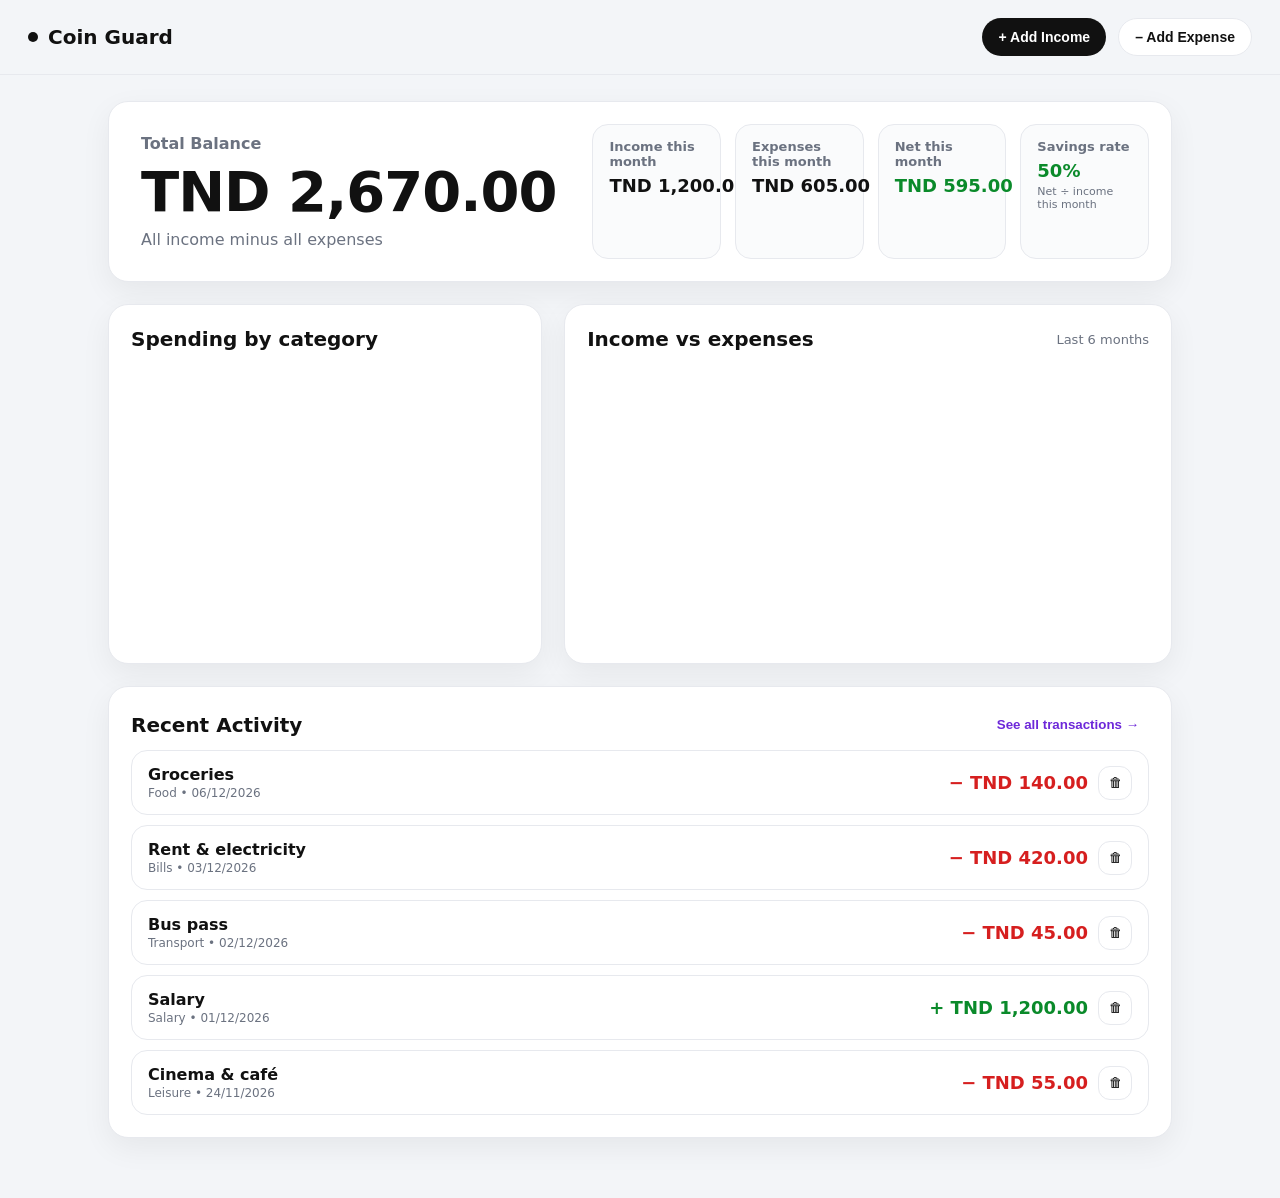
==== index.html @ a2b67bcb "Add files via upload Add Coin Guard dashboard" ====
<!DOCTYPE html>
<html lang="en">
<head>
  <meta charset="UTF-8" />
  <meta name="viewport" content="width=device-width, initial-scale=1.0" />
  <title>Coin Guard | Dashboard</title>
  <link rel="stylesheet" href="dashboard.css" />
</head>
<body>

  <!-- Top Bar -->
  <header class="topbar">
    <a href="../index.html" class="brand">
      <span class="logo-dot"></span>
      <span class="brand-name">Coin Guard</span>
    </a>

    <div class="top-actions">
      <button id="btnAddIncome" class="btn btn-dark">+ Add Income</button>
      <button id="btnAddExpense" class="btn btn-light">– Add Expense</button>
    </div>
  </header>

  <main class="container">
    <!-- Summary -->
    <section class="card card-summary">
      <div class="summary-left">
        <div class="label">Total Balance</div>
        <div id="totalBalance" class="big">0.00</div>
        <div class="muted">All income minus all expenses</div>
      </div>

      <div class="summary-grid">
        <div class="mini">
          <div class="mini-label">Income this month</div>
          <div id="incomeM" class="mini-value">0.00</div>
        </div>
        <div class="mini">
          <div class="mini-label">Expenses this month</div>
          <div id="expenseM" class="mini-value">0.00</div>
        </div>
        <div class="mini">
          <div class="mini-label">Net this month</div>
          <div id="netM" class="mini-value">0.00</div>
        </div>
        <div class="mini">
          <div class="mini-label">Savings rate</div>
          <div id="savingsRate" class="mini-value">–</div>
          <div class="mini-hint">Net ÷ income this month</div>
        </div>
      </div>
    </section>

    <!-- Charts -->
    <section class="charts">
      <div class="card chart-card">
        <div class="card-head">
          <h2>Spending by category</h2>
          <span class="muted small" id="categoryPeriod"></span>
        </div>
        <div class="chart-box">
          <canvas id="categoryChart" aria-label="Expenses by category"></canvas>
          <div id="categoryEmpty" class="chart-empty hidden">No expenses this month yet.</div>
        </div>
      </div>

      <div class="card chart-card">
        <div class="card-head">
          <h2>Income vs expenses</h2>
          <span class="muted small">Last 6 months</span>
        </div>
        <div class="chart-box">
          <canvas id="monthlyChart" aria-label="Monthly income and expenses"></canvas>
        </div>
      </div>
    </section>

    <!-- Recent Activity -->
    <section class="card">
      <div class="card-head">
        <h2>Recent Activity</h2>
        <button id="toggleAll" class="link-btn">See all transactions →</button>
      </div>

      <div id="txList" class="tx-list"></div>

      <!-- All transactions (hidden by default) -->
      <div id="allWrap" class="all-wrap hidden">
        <div class="all-head">
          <h3>All transactions</h3>
          <div class="filters">
            <select id="filterType" class="input">
              <option value="all">All</option>
              <option value="income">Income</option>
              <option value="expense">Expense</option>
            </select>
            <input id="searchText" class="input" type="text" placeholder="Search title or category..." />
            <button id="btnReset" class="btn btn-light">Reset demo data</button>
            <button id="btnClearAll" class="btn btn-light">Clear all</button>
          </div>
        </div>

        <div id="allList" class="tx-list"></div>
      </div>
    </section>
  </main>

  <!-- Modal Overlay -->
  <div id="overlay" class="overlay hidden"></div>

  <!-- Modal -->
  <div id="txModal" class="modal hidden" role="dialog" aria-modal="true" aria-labelledby="modalTitle">
    <div class="modal-header">
      <h3 id="modalTitle">Add Transaction</h3>
      <button id="closeModal" class="icon-btn" aria-label="Close">✕</button>
    </div>

    <form id="txForm" class="modal-body" autocomplete="off">
      <input type="hidden" id="txType" value="income" />

      <label class="field">
        <span class="field-label">Title</span>
        <input id="txTitle" class="input" type="text" placeholder="e.g. Salary" required />
      </label>

      <div class="row">
        <label class="field grow">
          <span class="field-label">Amount</span>
          <input id="txAmount" class="input" type="number" step="0.01" min="0.01" placeholder="e.g. 1200" required />
        </label>

        <label class="field">
          <span class="field-label">Category</span>
          <!-- Options are filled by dashboard.js depending on income / expense -->
          <select id="txCategory" class="input" required></select>
        </label>
      </div>

      <label class="field">
        <span class="field-label">Date</span>
        <input id="txDate" class="input" type="date" required />
      </label>

      <div class="modal-footer">
        <button type="button" id="cancelModal" class="btn btn-light">Cancel</button>
        <button type="submit" class="btn btn-dark" id="saveTx">Save</button>
      </div>

      <p class="hint">Tip: Press <kbd>Esc</kbd> to close.</p>
    </form>
  </div>

  <script src="../vendor/chart.umd.js"></script>
  <script src="dashboard.js"></script>
</body>
</html>
---- dashboard.css ----
:root{
  --bg:#f3f5f8;
  --card:#ffffff;
  --text:#111;
  --muted:#6b7280;
  --border:#e7e9ee;
  --shadow: 0 10px 30px rgba(0,0,0,.06);
  --radius:20px;
}

*{box-sizing:border-box}
body{
  margin:0;
  font-family: system-ui, -apple-system, Segoe UI, Roboto, Arial, sans-serif;
  background:var(--bg);
  color:var(--text);
}

.topbar{
  position:sticky;
  top:0;
  z-index:5;
  display:flex;
  justify-content:space-between;
  align-items:center;
  padding:18px 28px;
  background:rgba(243,245,248,.9);
  backdrop-filter: blur(10px);
  border-bottom:1px solid var(--border);
}

.brand{display:flex; align-items:center; gap:10px; font-weight:800;}
.logo-dot{width:10px; height:10px; border-radius:50%; background:#111;}
.brand-name{font-size:20px;}

.top-actions{display:flex; gap:12px;}

.container{
  max-width:1100px;
  margin:0 auto;
  padding:26px 18px 60px;
  display:flex;
  flex-direction:column;
  gap:22px;
}

.card{
  background:var(--card);
  border:1px solid var(--border);
  border-radius:var(--radius);
  box-shadow:var(--shadow);
  padding:22px;
}

.card-summary{
  display:flex;
  gap:26px;
  align-items:stretch;
}

.summary-left{
  min-width:280px;
  padding:10px 10px;
}
.label{color:var(--muted); font-weight:600;}
.big{font-size:56px; font-weight:900; letter-spacing:-1px; margin:6px 0;}
.muted{color:var(--muted);}

.summary-grid{
  flex:1;
  display:grid;
  grid-template-columns: repeat(4, minmax(0,1fr));
  gap:14px;
  align-items:stretch;
}

.mini{
  border:1px solid var(--border);
  border-radius:16px;
  padding:14px 16px;
  background:#fafbfc;
}
.mini-label{color:var(--muted); font-weight:600; font-size:13px;}
.mini-value{font-weight:800; font-size:18px; margin-top:6px;}

.card-head{
  display:flex;
  justify-content:space-between;
  align-items:center;
  gap:16px;
  margin-bottom:10px;
}
.card-head h2{margin:0; font-size:20px;}
.link-btn{
  border:none;
  background:transparent;
  color:#6d28d9;
  font-weight:700;
  cursor:pointer;
  padding:8px 10px;
  border-radius:12px;
}
.link-btn:hover{background:#f5f0ff;}

.tx-list{display:flex; flex-direction:column; gap:10px; margin-top:10px;}
.tx{
  display:flex;
  justify-content:space-between;
  align-items:center;
  border:1px solid var(--border);
  border-radius:16px;
  padding:14px 16px;
  background:#fff;
}
.tx-left{display:flex; flex-direction:column;}
.tx-title{font-weight:800;}
.tx-meta{font-size:12px; color:var(--muted); margin-top:2px;}
.tx-amt{font-weight:900; font-size:18px;}
.tx-amt.income{color:#0a8a2a;}
.tx-amt.expense{color:#d61f1f;}

.tx-actions{
  display:flex;
  align-items:center;
  gap:10px;
}
.icon-btn-sm{
  border:1px solid var(--border);
  background:#fff;
  cursor:pointer;
  width:34px; height:34px;
  border-radius:12px;
  display:grid;
  place-items:center;
}
.icon-btn-sm:hover{background:#f6f7fb;}

.btn{
  border:none;
  cursor:pointer;
  border-radius:999px;
  padding:10px 16px;
  font-weight:800;
  font-size:14px;
  transition:transform .15s ease, background .15s ease;
}
.btn:active{transform:scale(.98);}
.btn-dark{background:#111; color:#fff;}
.btn-dark:hover{background:#000;}
.btn-light{background:#fff; border:1px solid var(--border); color:#111;}
.btn-light:hover{background:#f6f7fb;}

.all-wrap{margin-top:18px; padding-top:18px; border-top:1px dashed var(--border);}
.all-head{display:flex; justify-content:space-between; align-items:center; gap:14px; flex-wrap:wrap;}
.all-head h3{margin:0; font-size:16px;}
.filters{display:flex; gap:10px; flex-wrap:wrap; align-items:center;}

.input{
  width:100%;
  border:1px solid var(--border);
  border-radius:14px;
  padding:10px 12px;
  font-size:14px;
  outline:none;
  background:#fff;
}
.input:focus{border-color:#b6b9c7; box-shadow:0 0 0 4px rgba(17,17,17,.06);}

.hidden{display:none !important;}

/* Modal */
.overlay{
  position:fixed;
  inset:0;
  background:rgba(0,0,0,.45);
  z-index:20;
}

.modal{
  position:fixed;
  left:50%;
  top:50%;
  transform:translate(-50%,-50%);
  width:min(520px, calc(100% - 28px));
  background:#fff;
  border-radius:18px;
  border:1px solid var(--border);
  box-shadow: 0 20px 60px rgba(0,0,0,.22);
  z-index:30;
  overflow:hidden;
}

.modal-header{
  display:flex;
  justify-content:space-between;
  align-items:center;
  padding:14px 16px;
  border-bottom:1px solid var(--border);
  background:#fafbfc;
}
.modal-header h3{margin:0; font-size:16px; font-weight:900;}
.icon-btn{
  border:none;
  background:#fff;
  border:1px solid var(--border);
  width:36px; height:36px;
  border-radius:12px;
  cursor:pointer;
}
.icon-btn:hover{background:#f6f7fb;}

.modal-body{
  padding:16px;
  display:flex;
  flex-direction:column;
  gap:12px;
}

.field{display:flex; flex-direction:column; gap:6px;}
.field-label{font-size:12px; color:var(--muted); font-weight:700;}
.row{display:flex; gap:10px;}
.grow{flex:1;}

.modal-footer{
  display:flex;
  justify-content:flex-end;
  gap:10px;
  margin-top:4px;
}

.hint{margin:0; color:var(--muted); font-size:12px;}
kbd{background:#f6f7fb; border:1px solid var(--border); border-bottom-width:2px; padding:2px 6px; border-radius:8px; font-weight:700;}

/* Responsive */
@media (max-width: 950px){
  .card-summary{flex-direction:column;}
  .summary-grid{grid-template-columns: repeat(2, minmax(0,1fr));}
  .big{font-size:46px;}
  .topbar{gap:12px; flex-wrap:wrap;}
}

/* ===== Additions ===== */
a.brand{color:inherit; text-decoration:none;}

.mini-hint{font-size:11px; color:var(--muted); margin-top:4px;}
.mini-value.positive{color:#0a8a2a;}
.mini-value.negative{color:#d61f1f;}
.small{font-size:13px;}

.charts{
  display:grid;
  grid-template-columns: 1fr 1.4fr;
  gap:22px;
}

.chart-box{
  position:relative;
  height:280px;
}

.chart-empty{
  position:absolute;
  inset:0;
  display:grid;
  place-items:center;
  color:var(--muted);
}

.filters .input{width:auto;}

@media (max-width: 950px){
  .charts{grid-template-columns:1fr;}
}

@media (max-width: 560px){
  .topbar{padding:14px 16px;}
  .top-actions{width:100%;}
  .top-actions .btn{flex:1;}
  .summary-left{min-width:0;}
  .big{font-size:38px;}
  .row{flex-direction:column;}
  .filters, .filters .input, .filters .btn{width:100%;}
  .tx{gap:10px;}
  .tx-amt{font-size:16px; white-space:nowrap;}
}
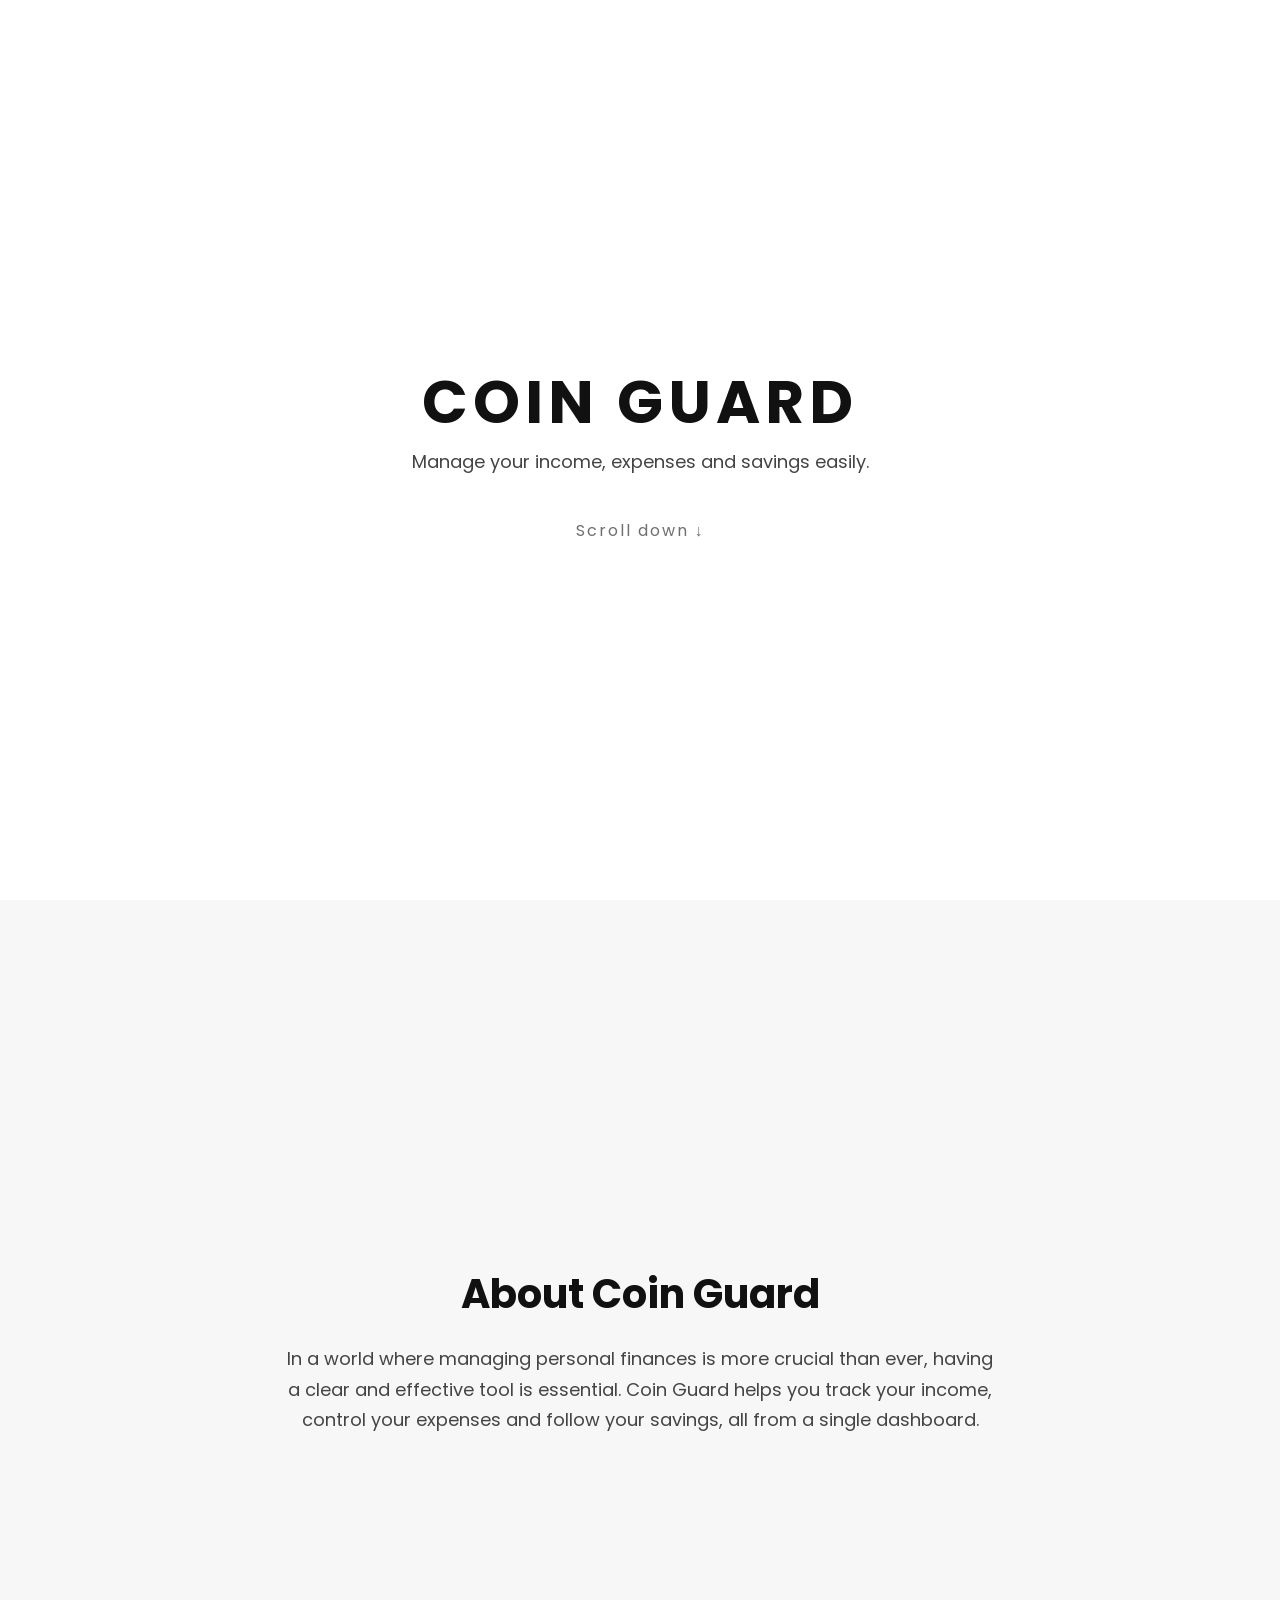
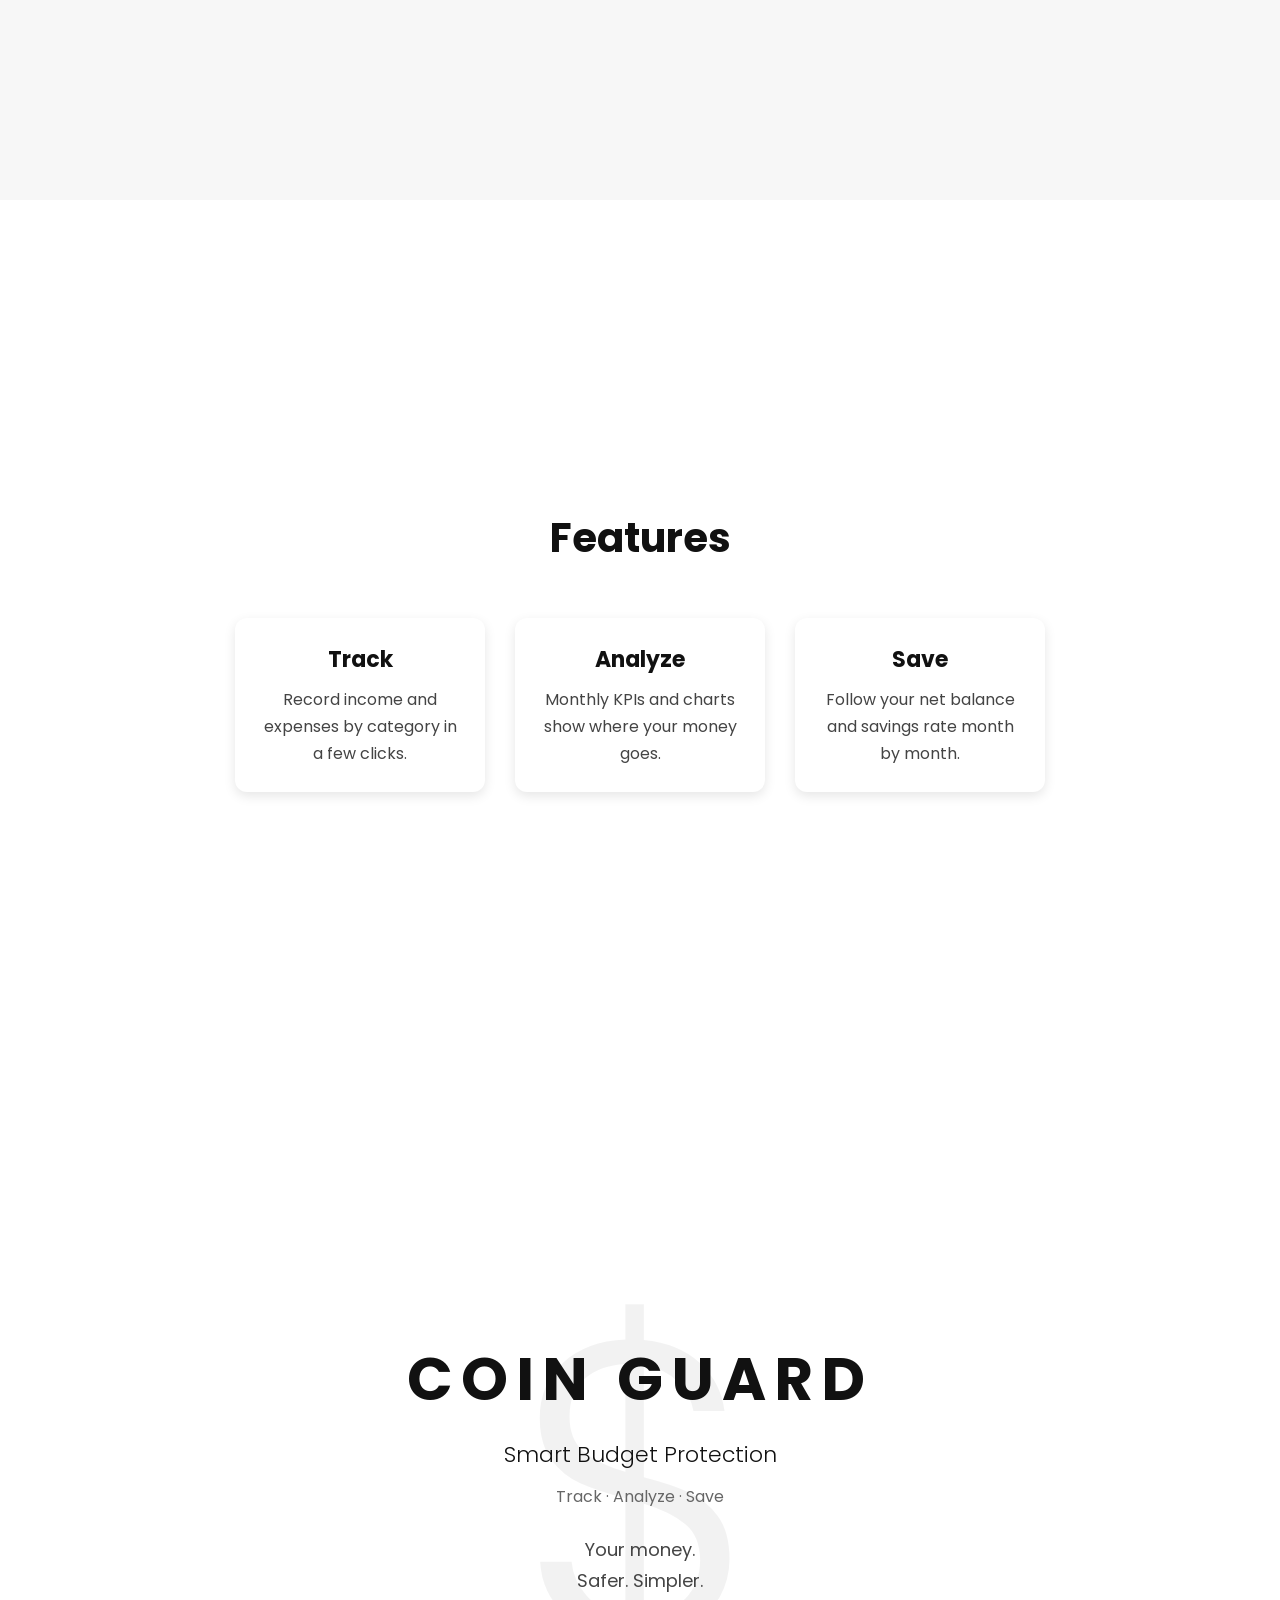
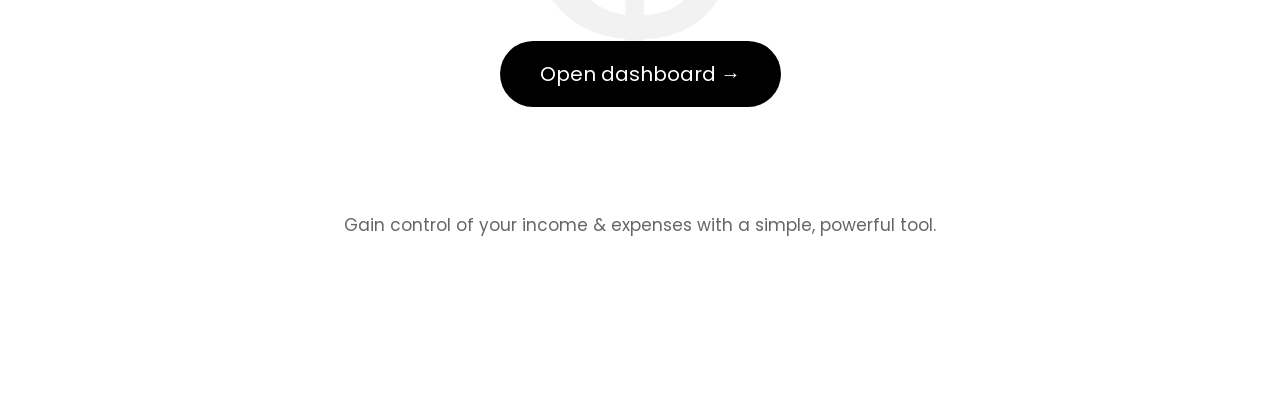
==== commit 77c4d298: "Add files via upload" ====
--- a/index.html
+++ b/index.html
@@ -1,156 +1,69 @@
 <!DOCTYPE html>
 <html lang="en">
 <head>
-  <meta charset="UTF-8" />
-  <meta name="viewport" content="width=device-width, initial-scale=1.0" />
-  <title>Coin Guard | Dashboard</title>
-  <link rel="stylesheet" href="dashboard.css" />
+  <meta charset="UTF-8">
+  <meta name="viewport" content="width=device-width, initial-scale=1.0">
+  <title>Coin Guard – Personal Finance Dashboard</title>
+  <meta name="description" content="Coin Guard: track income and expenses, follow monthly KPIs and see where your money goes.">
+
+  <link href="https://fonts.googleapis.com/css2?family=Poppins:wght@300;400;600;700&display=swap" rel="stylesheet">
+  <link rel="stylesheet" href="style.css">
 </head>
+
 <body>
 
-  <!-- Top Bar -->
-  <header class="topbar">
-    <a href="../index.html" class="brand">
-      <span class="logo-dot"></span>
-      <span class="brand-name">Coin Guard</span>
-    </a>
+  <section id="hero">
+    <h1>COIN GUARD</h1>
+    <p>Manage your income, expenses and savings easily.</p>
+    <a href="#about" class="scroll-down">Scroll down ↓</a>
+  </section>
 
-    <div class="top-actions">
-      <button id="btnAddIncome" class="btn btn-dark">+ Add Income</button>
-      <button id="btnAddExpense" class="btn btn-light">– Add Expense</button>
-    </div>
-  </header>
+  <section id="about">
+    <h2>About Coin Guard</h2>
+    <p>
+      In a world where managing personal finances is more crucial than ever, having a clear and
+      effective tool is essential. Coin Guard helps you track your income, control your expenses
+      and follow your savings, all from a single dashboard.
+    </p>
+  </section>
 
-  <main class="container">
-    <!-- Summary -->
-    <section class="card card-summary">
-      <div class="summary-left">
-        <div class="label">Total Balance</div>
-        <div id="totalBalance" class="big">0.00</div>
-        <div class="muted">All income minus all expenses</div>
+  <section id="features">
+    <h2>Features</h2>
+
+    <div class="features-container">
+      <div class="card">
+        <h3>Track</h3>
+        <p>Record income and expenses by category in a few clicks.</p>
       </div>
 
-      <div class="summary-grid">
-        <div class="mini">
-          <div class="mini-label">Income this month</div>
-          <div id="incomeM" class="mini-value">0.00</div>
-        </div>
-        <div class="mini">
-          <div class="mini-label">Expenses this month</div>
-          <div id="expenseM" class="mini-value">0.00</div>
-        </div>
-        <div class="mini">
-          <div class="mini-label">Net this month</div>
-          <div id="netM" class="mini-value">0.00</div>
-        </div>
-        <div class="mini">
-          <div class="mini-label">Savings rate</div>
-          <div id="savingsRate" class="mini-value">–</div>
-          <div class="mini-hint">Net ÷ income this month</div>
-        </div>
-      </div>
-    </section>
-
-    <!-- Charts -->
-    <section class="charts">
-      <div class="card chart-card">
-        <div class="card-head">
-          <h2>Spending by category</h2>
-          <span class="muted small" id="categoryPeriod"></span>
-        </div>
-        <div class="chart-box">
-          <canvas id="categoryChart" aria-label="Expenses by category"></canvas>
-          <div id="categoryEmpty" class="chart-empty hidden">No expenses this month yet.</div>
-        </div>
+      <div class="card">
+        <h3>Analyze</h3>
+        <p>Monthly KPIs and charts show where your money goes.</p>
       </div>
 
-      <div class="card chart-card">
-        <div class="card-head">
-          <h2>Income vs expenses</h2>
-          <span class="muted small">Last 6 months</span>
-        </div>
-        <div class="chart-box">
-          <canvas id="monthlyChart" aria-label="Monthly income and expenses"></canvas>
-        </div>
+      <div class="card">
+        <h3>Save</h3>
+        <p>Follow your net balance and savings rate month by month.</p>
       </div>
-    </section>
+    </div>
+  </section>
 
-    <!-- Recent Activity -->
-    <section class="card">
-      <div class="card-head">
-        <h2>Recent Activity</h2>
-        <button id="toggleAll" class="link-btn">See all transactions →</button>
-      </div>
+  <section id="start">
+    <div class="center-container">
+      <div class="bg-symbol" aria-hidden="true">$</div>
 
-      <div id="txList" class="tx-list"></div>
+      <h2 class="title">COIN GUARD</h2>
+      <p class="subtitle">Smart Budget Protection</p>
+      <p class="subtext">Track · Analyze · Save</p>
+      <p class="desc">Your money.<br>Safer. Simpler.</p>
 
-      <!-- All transactions (hidden by default) -->
-      <div id="allWrap" class="all-wrap hidden">
-        <div class="all-head">
-          <h3>All transactions</h3>
-          <div class="filters">
-            <select id="filterType" class="input">
-              <option value="all">All</option>
-              <option value="income">Income</option>
-              <option value="expense">Expense</option>
-            </select>
-            <input id="searchText" class="input" type="text" placeholder="Search title or category..." />
-            <button id="btnReset" class="btn btn-light">Reset demo data</button>
-            <button id="btnClearAll" class="btn btn-light">Clear all</button>
-          </div>
-        </div>
-
-        <div id="allList" class="tx-list"></div>
-      </div>
-    </section>
-  </main>
-
-  <!-- Modal Overlay -->
-  <div id="overlay" class="overlay hidden"></div>
-
-  <!-- Modal -->
-  <div id="txModal" class="modal hidden" role="dialog" aria-modal="true" aria-labelledby="modalTitle">
-    <div class="modal-header">
-      <h3 id="modalTitle">Add Transaction</h3>
-      <button id="closeModal" class="icon-btn" aria-label="Close">✕</button>
+      <a href="dashboard.html" class="start-btn">Open dashboard →</a>
     </div>
 
-    <form id="txForm" class="modal-body" autocomplete="off">
-      <input type="hidden" id="txType" value="income" />
+    <p class="footer-text">
+      Gain control of your income &amp; expenses with a simple, powerful tool.
+    </p>
+  </section>
 
-      <label class="field">
-        <span class="field-label">Title</span>
-        <input id="txTitle" class="input" type="text" placeholder="e.g. Salary" required />
-      </label>
-
-      <div class="row">
-        <label class="field grow">
-          <span class="field-label">Amount</span>
-          <input id="txAmount" class="input" type="number" step="0.01" min="0.01" placeholder="e.g. 1200" required />
-        </label>
-
-        <label class="field">
-          <span class="field-label">Category</span>
-          <!-- Options are filled by dashboard.js depending on income / expense -->
-          <select id="txCategory" class="input" required></select>
-        </label>
-      </div>
-
-      <label class="field">
-        <span class="field-label">Date</span>
-        <input id="txDate" class="input" type="date" required />
-      </label>
-
-      <div class="modal-footer">
-        <button type="button" id="cancelModal" class="btn btn-light">Cancel</button>
-        <button type="submit" class="btn btn-dark" id="saveTx">Save</button>
-      </div>
-
-      <p class="hint">Tip: Press <kbd>Esc</kbd> to close.</p>
-    </form>
-  </div>
-
-  <script src="../vendor/chart.umd.js"></script>
-  <script src="dashboard.js"></script>
 </body>
 </html>
--- a/style.css
+++ b/style.css
@@ -0,0 +1,155 @@
+* {
+  margin: 0;
+  padding: 0;
+  box-sizing: border-box;
+}
+
+html {
+  scroll-behavior: smooth;
+}
+
+body {
+  font-family: "Poppins", sans-serif;
+  background: #ffffff;
+  color: #111;
+}
+
+section {
+  min-height: 100vh;
+  width: 100%;
+  display: flex;
+  flex-direction: column;
+  justify-content: center;
+  align-items: center;
+  text-align: center;
+  padding: 60px 24px;
+}
+
+#about {
+  background: #f7f7f7;
+}
+
+h1 {
+  font-size: clamp(38px, 9vw, 60px);
+  letter-spacing: 5px;
+}
+
+h2 {
+  font-size: clamp(28px, 6vw, 40px);
+  margin-bottom: 20px;
+}
+
+p {
+  max-width: 720px;
+  font-size: 18px;
+  line-height: 1.7;
+  color: #444;
+}
+
+.scroll-down {
+  margin-top: 40px;
+  font-size: 16px;
+  letter-spacing: 2px;
+  color: #111;
+  opacity: 0.6;
+  text-decoration: none;
+}
+
+.scroll-down:hover {
+  opacity: 1;
+}
+
+/* Features */
+.features-container {
+  display: flex;
+  flex-wrap: wrap;
+  justify-content: center;
+  gap: 30px;
+  margin-top: 30px;
+}
+
+.card {
+  background: white;
+  padding: 25px;
+  width: 250px;
+  border-radius: 12px;
+  box-shadow: 0 4px 12px rgba(0, 0, 0, 0.1);
+}
+
+.card h3 {
+  margin-bottom: 10px;
+  font-size: 22px;
+}
+
+.card p {
+  font-size: 16px;
+}
+
+/* Call to action */
+.center-container {
+  position: relative;
+  width: 100%;
+  min-height: 520px;
+  display: flex;
+  flex-direction: column;
+  align-items: center;
+  justify-content: center;
+  overflow: hidden;
+}
+
+.bg-symbol {
+  position: absolute;
+  font-size: clamp(260px, 50vw, 420px);
+  font-weight: 300;
+  color: rgba(0, 0, 0, 0.05);
+  top: 50%;
+  left: 50%;
+  transform: translate(-50%, -55%);
+  z-index: -1;
+  user-select: none;
+}
+
+.title {
+  font-size: clamp(38px, 9vw, 60px);
+  letter-spacing: 8px;
+  font-weight: 700;
+  margin-bottom: 12px;
+}
+
+.subtitle {
+  font-size: 22px;
+  font-weight: 300;
+  color: #111;
+  margin-bottom: 10px;
+}
+
+.subtext {
+  font-size: 16px;
+  color: #666;
+  margin-bottom: 25px;
+}
+
+.desc {
+  margin-bottom: 45px;
+}
+
+.start-btn {
+  display: inline-block;
+  background: black;
+  color: white;
+  padding: 18px 40px;
+  border-radius: 40px;
+  font-size: 20px;
+  text-decoration: none;
+  transition: 0.3s;
+}
+
+.start-btn:hover {
+  opacity: 0.8;
+}
+
+.footer-text {
+  margin-top: 30px;
+  font-size: 17px;
+  color: #666;
+}
